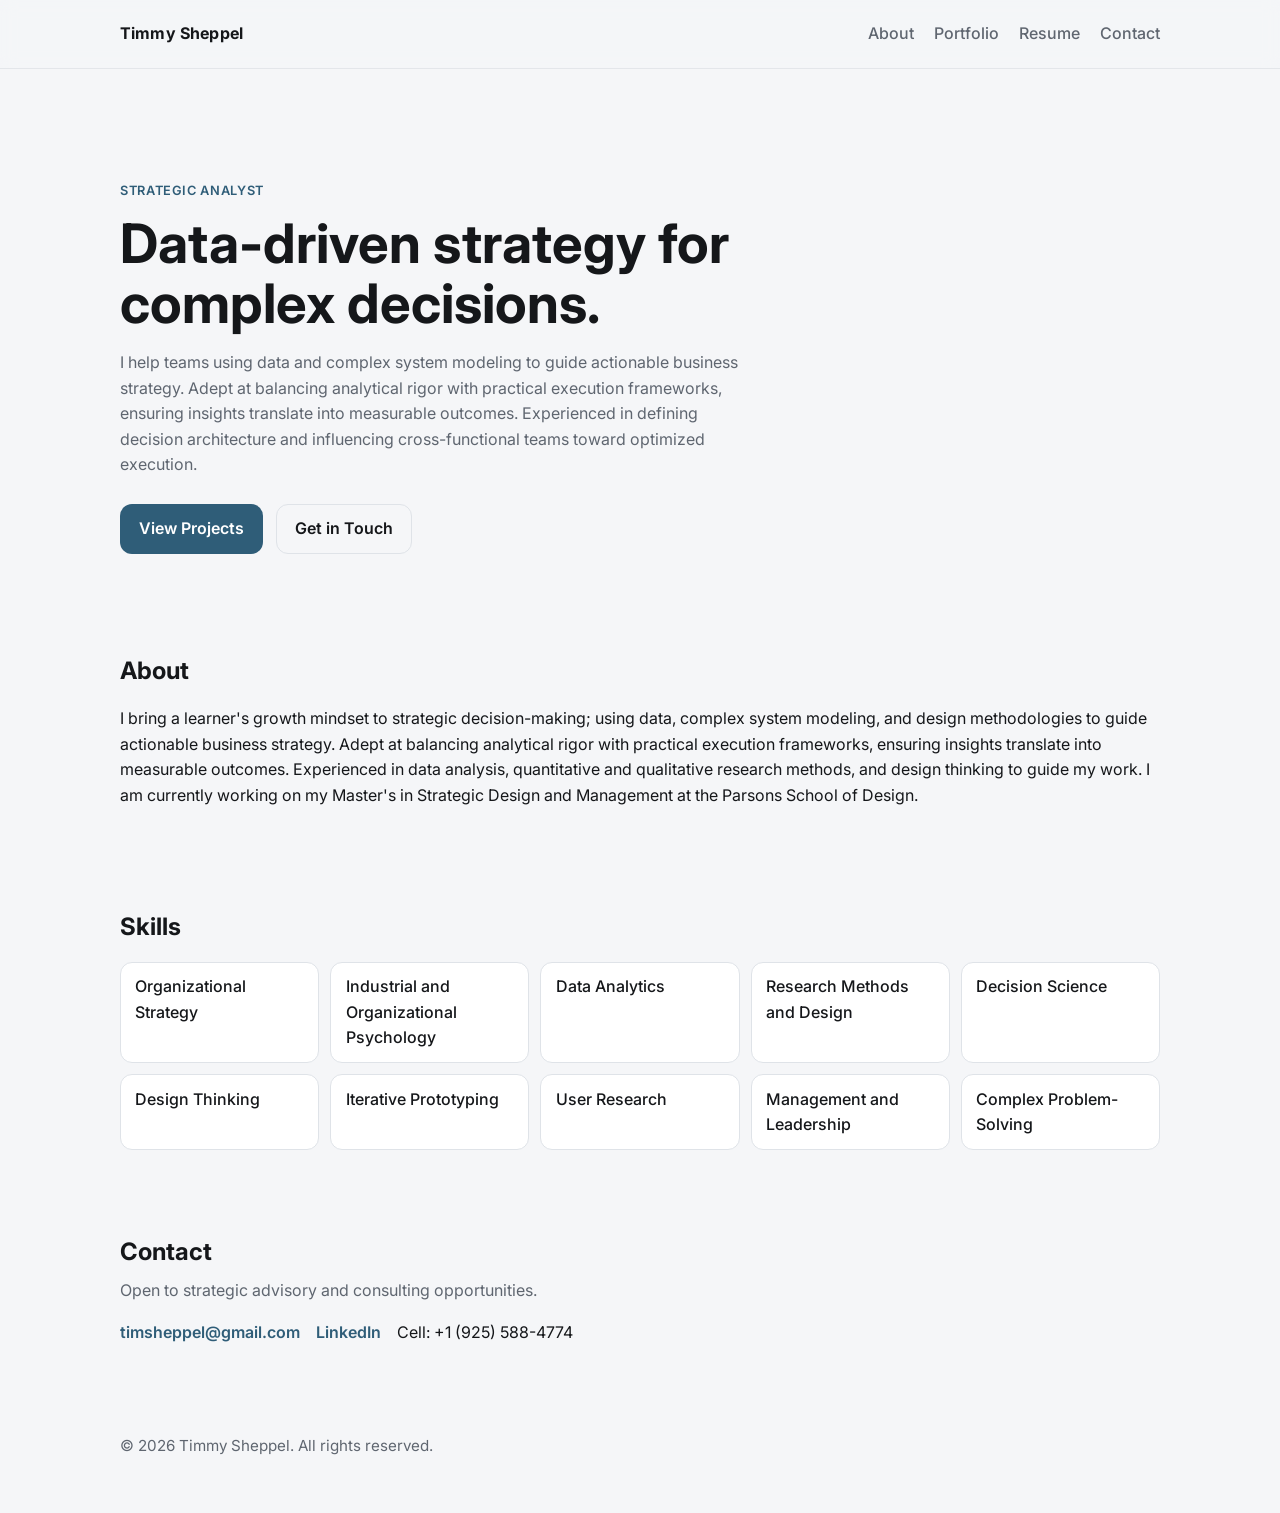
==== index.html @ 1092241d "Initial commit: portfolio site Made-with: Cursor" ====
<!DOCTYPE html>
<html lang="en">
  <head>
    <meta charset="UTF-8" />
    <meta name="viewport" content="width=device-width, initial-scale=1.0" />
    <title>Timmy Sheppel | Strategic Analyst</title>
    <meta
      name="description"
      content="Portfolio of Tim Sheppel, Strategic Analyst focused on innovation, architecture, and modern problem solving."
    />
    <link rel="preconnect" href="https://fonts.googleapis.com" />
    <link rel="preconnect" href="https://fonts.gstatic.com" crossorigin />
    <link
      href="https://fonts.googleapis.com/css2?family=Inter:wght@400;500;600;700&display=swap"
      rel="stylesheet"
    />
    <link rel="stylesheet" href="./styles.css" />
  </head>
  <body>
    <header class="site-header">
      <div class="container nav-wrap">
        <a class="brand" href="#top">Timmy Sheppel</a>
        <button class="nav-toggle" aria-label="Toggle navigation" aria-expanded="false">
          <span></span><span></span><span></span>
        </button>
        <nav class="site-nav">
          <a href="#about">About</a>
          <a href="./portfolio.html">Portfolio</a>
          <a href="./resume.html">Resume</a>
          <a href="#contact">Contact</a>
        </nav>
      </div>
    </header>

    <main id="top">
      <section class="hero container">
        <p class="kicker">Strategic Analyst</p>
        <h1>Data-driven strategy for complex decisions.</h1>
        <p class="hero-copy">
          I help teams using data and complex system modeling to guide actionable business strategy. Adept at balancing analytical rigor with practical execution frameworks, ensuring insights 
          translate into measurable outcomes. Experienced in defining decision architecture and influencing cross-functional teams toward optimized execution.
        </p>
        <div class="hero-actions">
          <a class="btn btn-primary" href="./portfolio.html">View Projects</a>
          <a class="btn btn-ghost" href="#contact">Get in Touch</a>
        </div>
      </section>

      <section class="section container" id="about">
        <div class="section-head">
          <h2>About</h2>
        </div>
        <p>
          I bring a learner's growth mindset to strategic decision-making; using data, complex system modeling, and design methodologies to guide actionable business strategy. 
          Adept at balancing analytical rigor with practical execution frameworks, ensuring insights translate into measurable outcomes. 
          Experienced in data analysis, quantitative and qualitative research methods, and design thinking to guide my work.
          I am currently working on my Master's in Strategic Design and Management at the Parsons School of Design.
        </p>
      </section>

      <section class="section container" id="skills">
        <div class="section-head">
          <h2>Skills</h2>
        </div>
        <ul class="skill-list">
          <li>Organizational Strategy</li>
          <li>Industrial and Organizational Psychology</li>
          <li>Data Analytics</li>
          <li>Research Methods and Design</li>
          <li>Decision Science</li>
          <li>Design Thinking</li>
          <li>Iterative Prototyping</li>
          <li>User Research</li>
          <li>Management and Leadership</li>
          <li>Complex Problem-Solving</li>
        </ul>
      </section>

      <section class="section container" id="contact">
        <div class="section-head">
          <h2>Contact</h2>
          <p>Open to strategic advisory and consulting opportunities.</p>
        </div>
        <div class="contact-links">
          <a href="mailto:timsheppel@gmail.com">timsheppel@gmail.com</a>
          <a href="https://www.linkedin.com/in/timsheppel/" target="_blank" rel="noreferrer">LinkedIn</a>
          Cell: +1 (925) 588-4774
        </div>
      </section>
    </main>

    <footer class="site-footer">
      <div class="container">
        <p>© <span id="year"></span> Timmy Sheppel. All rights reserved.</p>
      </div>
    </footer>

    <script src="./script.js"></script>
  </body>
</html>
---- styles.css ----
:root {
  --bg: #f5f6f8;
  --surface: #ffffff;
  --text: #15171a;
  --muted: #5f6670;
  --line: #dfe3e8;
  --accent: #2f5d78;
  --accent-strong: #1f455c;
  --radius: 14px;
  --shadow: 0 10px 24px rgba(15, 23, 42, 0.07);
}

*,
*::before,
*::after {
  box-sizing: border-box;
}

html {
  scroll-behavior: smooth;
}

body {
  margin: 0;
  font-family: Inter, system-ui, -apple-system, Segoe UI, Roboto, Arial, sans-serif;
  background: var(--bg);
  color: var(--text);
  line-height: 1.6;
}

code {
  font-family: ui-monospace, SFMono-Regular, Menlo, Consolas, monospace;
  font-size: 0.88em;
  background: rgba(15, 23, 42, 0.06);
  padding: 0.12em 0.35em;
  border-radius: 6px;
}

.container {
  width: min(1040px, 92vw);
  margin-inline: auto;
}

.site-header {
  position: sticky;
  top: 0;
  z-index: 20;
  backdrop-filter: blur(8px);
  background: rgba(245, 246, 248, 0.82);
  border-bottom: 1px solid rgba(223, 227, 232, 0.8);
}

.nav-wrap {
  display: flex;
  align-items: center;
  justify-content: space-between;
  min-height: 68px;
}

.brand {
  color: var(--text);
  font-weight: 700;
  letter-spacing: 0.01em;
  text-decoration: none;
}

.site-nav {
  display: flex;
  gap: 1.25rem;
}

.site-nav a {
  color: var(--muted);
  text-decoration: none;
  font-weight: 500;
}

.site-nav a:hover,
.site-nav a:focus-visible {
  color: var(--text);
}

.hero {
  padding: 7rem 0 3.5rem;
}

.kicker {
  margin: 0 0 0.8rem;
  color: var(--accent);
  font-weight: 600;
  letter-spacing: 0.05em;
  text-transform: uppercase;
  font-size: 0.8rem;
}

h1 {
  margin: 0;
  font-size: clamp(2rem, 6vw, 3.4rem);
  line-height: 1.1;
  max-width: 18ch;
}

.hero-copy {
  max-width: 62ch;
  color: var(--muted);
  margin-top: 1rem;
}

.hero-actions {
  display: flex;
  gap: 0.85rem;
  margin-top: 1.6rem;
}

.btn {
  display: inline-block;
  padding: 0.72rem 1.12rem;
  border-radius: 12px;
  text-decoration: none;
  font-weight: 600;
  border: 1px solid transparent;
}

.btn-primary {
  background: var(--accent);
  color: #fff;
}

.btn-primary:hover,
.btn-primary:focus-visible {
  background: var(--accent-strong);
}

.btn-ghost {
  border-color: var(--line);
  color: var(--text);
}

.btn-ghost:hover,
.btn-ghost:focus-visible {
  border-color: #c8ced7;
}

.section {
  padding: 2.6rem 0;
}

.page-intro {
  padding-bottom: 0.8rem;
}

.section-head {
  margin-bottom: 1rem;
}

h2 {
  font-size: 1.5rem;
  margin: 0 0 0.4rem;
}

.section-head p {
  margin: 0;
  color: var(--muted);
}

.grid {
  display: grid;
  gap: 1rem;
}

.cards {
  grid-template-columns: repeat(auto-fit, minmax(220px, 1fr));
}

.current-projects-cards {
  grid-template-columns: repeat(3, minmax(0, 1fr));
}

@media (max-width: 960px) {
  .current-projects-cards {
    grid-template-columns: repeat(2, minmax(0, 1fr));
  }
}

@media (max-width: 560px) {
  .current-projects-cards {
    grid-template-columns: 1fr;
  }
}

.current-projects-presentation {
  margin-top: 1rem;
}

.hai-material-block {
  margin-top: 1.75rem;
}

.hai-material-block:first-of-type {
  margin-top: 1.25rem;
}

.card-span-full {
  grid-column: 1 / -1;
}

.card {
  background: var(--surface);
  border: 1px solid var(--line);
  border-radius: var(--radius);
  padding: 1.1rem;
  box-shadow: var(--shadow);
}

.card h3 {
  margin: 0 0 0.5rem;
  font-size: 1.04rem;
}

.card p {
  margin: 0;
  color: var(--muted);
}

.project-video {
  width: 100%;
  display: block;
  margin: 0 0 0.8rem;
  border-radius: 10px;
  border: 1px solid var(--line);
  background: #000;
}

.project-head {
  text-align: center;
}

.card-lead {
  margin: 0 0 1.25rem;
  color: var(--muted);
  text-align: center;
  max-width: 62ch;
  margin-inline: auto;
}

.analytics-card-top {
  display: grid;
  grid-template-columns: 1fr auto;
  gap: 1rem 1.25rem;
  align-items: center;
}

.analytics-card-preview.project-head {
  text-align: left;
}

.analytics-toggle {
  white-space: nowrap;
}

.analytics-expandable-body:not([hidden]) {
  margin-top: 1rem;
  padding-top: 1rem;
  border-top: 1px solid var(--line);
}

.sr-only {
  position: absolute;
  width: 1px;
  height: 1px;
  padding: 0;
  margin: -1px;
  overflow: hidden;
  clip: rect(0, 0, 0, 0);
  white-space: nowrap;
  border: 0;
}

.personal-project-card {
  position: relative;
  overflow: hidden;
  isolation: isolate;
  min-height: clamp(300px, 42vh, 480px);
}

.personal-project-card::before {
  content: "";
  position: absolute;
  inset: 0;
  border-radius: inherit;
  z-index: 0;
  pointer-events: none;
  background-image:
    linear-gradient(
      to right,
      rgba(255, 255, 255, 1) 0%,
      rgba(255, 255, 255, 0.97) 14%,
      rgba(255, 255, 255, 0.82) 30%,
      rgba(255, 255, 255, 0.45) 52%,
      rgba(255, 255, 255, 0.12) 74%,
      rgba(255, 255, 255, 0) 100%
    ),
    var(--personal-preview);
  background-size: cover, cover;
  background-position: center, 88% center;
  background-repeat: no-repeat;
  transition: opacity 0.35s ease, visibility 0.35s ease;
}

.personal-project-card:has(.analytics-expandable-body:not([hidden]))::before {
  opacity: 0;
  visibility: hidden;
}

.personal-project-card > :not(.sr-only) {
  position: relative;
  z-index: 1;
}

.personal-project-gallery-heading {
  margin-top: 1.75rem;
}

.digital-table-brief {
  margin-top: 1.35rem;
}

.digital-table-brief-heading {
  margin-top: 1.25rem;
}

.digital-table-brief-heading:first-of-type {
  margin-top: 0;
}

.digital-table-brief p {
  margin: 0 0 0.15rem;
  color: var(--muted);
  line-height: 1.55;
  max-width: 65ch;
}

.digital-table-brief p:last-of-type {
  margin-bottom: 0;
}

@media (prefers-reduced-motion: reduce) {
  .personal-project-card::before {
    transition: none;
  }
}

@media (max-width: 520px) {
  .analytics-card-top {
    grid-template-columns: 1fr;
  }

  .analytics-toggle {
    justify-self: stretch;
    text-align: center;
  }
}

.analytics-notebook-list {
  display: grid;
  gap: 1.75rem;
}

.analytics-notebook-title {
  margin: 0 0 0.35rem;
  font-size: 1.08rem;
}

.analytics-notebook-desc {
  margin: 0 0 0.65rem;
  color: var(--muted);
  font-size: 0.95rem;
}

.notebook-carousel {
  border: 1px solid var(--line);
  border-radius: 12px;
  overflow: hidden;
  background: #0f1419;
}

.notebook-carousel-viewport {
  position: relative;
  min-height: 200px;
  max-height: min(72vh, 640px);
  padding: 0;
}

.notebook-carousel-viewport:focus-visible {
  outline: 2px solid var(--accent);
  outline-offset: 2px;
}

.notebook-carousel-scroll {
  overflow: auto;
  max-height: min(72vh, 640px);
  width: 100%;
  min-height: 200px;
  display: flex;
  justify-content: center;
  align-items: flex-start;
  padding: 0.5rem;
  overscroll-behavior: contain;
  -webkit-overflow-scrolling: touch;
}

.notebook-carousel-scroll.is-zoomed {
  cursor: grab;
}

.notebook-carousel-scroll.is-zoomed:active {
  cursor: grabbing;
}

.notebook-carousel-zoom-wrap {
  flex: 0 0 auto;
  line-height: 0;
}

.notebook-slide {
  display: none;
  width: auto;
  height: auto;
  max-width: none;
  max-height: none;
  object-fit: contain;
  vertical-align: top;
  -webkit-user-drag: none;
  user-select: none;
}

.notebook-slide.is-active {
  display: block;
}

.notebook-carousel-zoom-bar {
  background: var(--surface);
  border-top: 1px solid var(--line);
  padding: 0.45rem 0.75rem 0.55rem;
}

.notebook-zoom-hint {
  margin: 0 0 0.4rem;
  font-size: 0.78rem;
  color: var(--muted);
  text-align: center;
  line-height: 1.35;
}

.notebook-zoom-controls {
  display: flex;
  align-items: center;
  justify-content: center;
  flex-wrap: wrap;
  gap: 0.45rem;
}

.notebook-zoom-pct {
  font-size: 0.85rem;
  font-weight: 600;
  min-width: 3.25rem;
  text-align: center;
  color: var(--muted);
  font-variant-numeric: tabular-nums;
}

.notebook-carousel-toolbar {
  display: flex;
  align-items: center;
  justify-content: space-between;
  gap: 0.75rem;
  padding: 0.65rem 0.85rem;
  background: var(--surface);
  border-top: 1px solid var(--line);
}

.notebook-carousel-counter {
  font-size: 0.9rem;
  font-weight: 600;
  color: var(--muted);
  font-variant-numeric: tabular-nums;
}

.notebook-carousel-dots {
  display: flex;
  flex-wrap: wrap;
  justify-content: center;
  gap: 0.35rem;
  padding: 0.5rem 0.75rem 0.75rem;
  background: var(--surface);
  border-top: 1px solid var(--line);
}

.notebook-carousel-dot {
  width: 8px;
  height: 8px;
  padding: 0;
  border: 0;
  border-radius: 50%;
  background: var(--line);
  cursor: pointer;
}

.notebook-carousel-dot:hover,
.notebook-carousel-dot:focus-visible {
  background: #b8c0ca;
}

.notebook-carousel-dot.is-active {
  background: var(--accent);
}

.notebook-carousel-caption {
  margin: 0;
  padding: 0.65rem 0.85rem;
  font-size: 0.95rem;
  line-height: 1.5;
  color: var(--text);
  text-align: center;
  background: var(--surface);
  border-top: 1px solid var(--line);
  min-height: 3.25rem;
}

.notebook-carousel-hint {
  margin: 0;
  padding: 0 0.85rem 0.65rem;
  font-size: 0.8rem;
  color: var(--muted);
  text-align: center;
  background: var(--surface);
}

.resume-actions {
  display: flex;
  flex-wrap: wrap;
  gap: 0.85rem;
  margin-bottom: 1rem;
}

.resume-pdf-wrap {
  width: 100%;
  border: 1px solid var(--line);
  border-radius: var(--radius);
  overflow: hidden;
  box-shadow: var(--shadow);
  background: var(--surface);
}

.resume-pdf {
  width: 100%;
  height: min(85vh, 1100px);
  border: 0;
  display: block;
}

.resume-pdf-fallback {
  margin: 0.75rem 0 0;
  color: var(--muted);
  font-size: 0.95rem;
}

.r-project-section {
  margin-top: 0.25rem;
}

.r-deliverables-stack {
  display: flex;
  flex-direction: column;
  gap: 2rem;
  width: 100%;
}

.r-deliverable {
  width: 100%;
  min-width: 0;
}

.r-preview-heading {
  margin: 0 0 0.5rem;
  font-size: 1rem;
  font-weight: 600;
  color: var(--text);
}

.r-pdf-fullwidth {
  width: 100%;
  max-width: none;
  margin-bottom: 0.65rem;
}

.r-pdf-iframe {
  width: 100%;
  height: min(85vh, 1100px);
}

.html-knit-preview-wrap {
  width: 100%;
  max-width: none;
  border: 1px solid var(--line);
  border-radius: var(--radius);
  overflow: hidden;
  box-shadow: var(--shadow);
  background: var(--surface);
  margin-bottom: 0.65rem;
}

.html-knit-preview-frame {
  width: 100%;
  height: min(75vh, 900px);
  border: 0;
  display: block;
  background: var(--surface);
}

.r-preview-actions {
  display: flex;
  flex-wrap: wrap;
  gap: 0.5rem;
}

.r-preview-fallback {
  margin: 0 0 0.65rem;
  font-size: 0.85rem;
  color: var(--muted);
  line-height: 1.45;
}

.ppt-embed-wrap {
  width: 100%;
  max-width: none;
  border: 1px solid var(--line);
  border-radius: var(--radius);
  overflow: hidden;
  box-shadow: var(--shadow);
  background: var(--surface);
  margin-bottom: 0.65rem;
}

.ppt-preview-frame {
  width: 100%;
  height: min(85vh, 900px);
  border: 0;
  display: block;
  background: var(--surface);
}

.ppt-embed-hint {
  margin: 0 0 1rem;
  font-size: 0.85rem;
  color: var(--muted);
  line-height: 1.45;
}

.skill-list {
  list-style: none;
  margin: 0;
  padding: 0;
  display: grid;
  gap: 0.7rem;
  grid-template-columns: repeat(auto-fit, minmax(190px, 1fr));
}

.skill-list li {
  background: var(--surface);
  border: 1px solid var(--line);
  border-radius: 12px;
  padding: 0.7rem 0.9rem;
  font-weight: 500;
}

.contact-links {
  display: flex;
  flex-wrap: wrap;
  gap: 1rem;
}

.contact-links a {
  text-decoration: none;
  color: var(--accent);
  font-weight: 600;
}

.contact-links a:hover,
.contact-links a:focus-visible {
  color: var(--accent-strong);
}

.site-footer {
  padding: 2rem 0 2.5rem;
  color: var(--muted);
  font-size: 0.95rem;
}

.nav-toggle {
  display: none;
  background: transparent;
  border: 0;
  cursor: pointer;
}

.nav-toggle span {
  display: block;
  width: 22px;
  height: 2px;
  margin: 4px 0;
  background: var(--text);
}

@media (max-width: 740px) {
  .nav-toggle {
    display: inline-block;
  }

  .site-nav {
    position: absolute;
    top: 68px;
    right: 4vw;
    width: min(230px, 88vw);
    flex-direction: column;
    background: #fff;
    border: 1px solid var(--line);
    border-radius: 12px;
    padding: 0.8rem;
    box-shadow: var(--shadow);
    opacity: 0;
    pointer-events: none;
    transform: translateY(-8px);
    transition: opacity 0.2s ease, transform 0.2s ease;
  }

  .site-nav.open {
    opacity: 1;
    pointer-events: auto;
    transform: translateY(0);
  }

  .hero {
    padding-top: 5.2rem;
  }
}
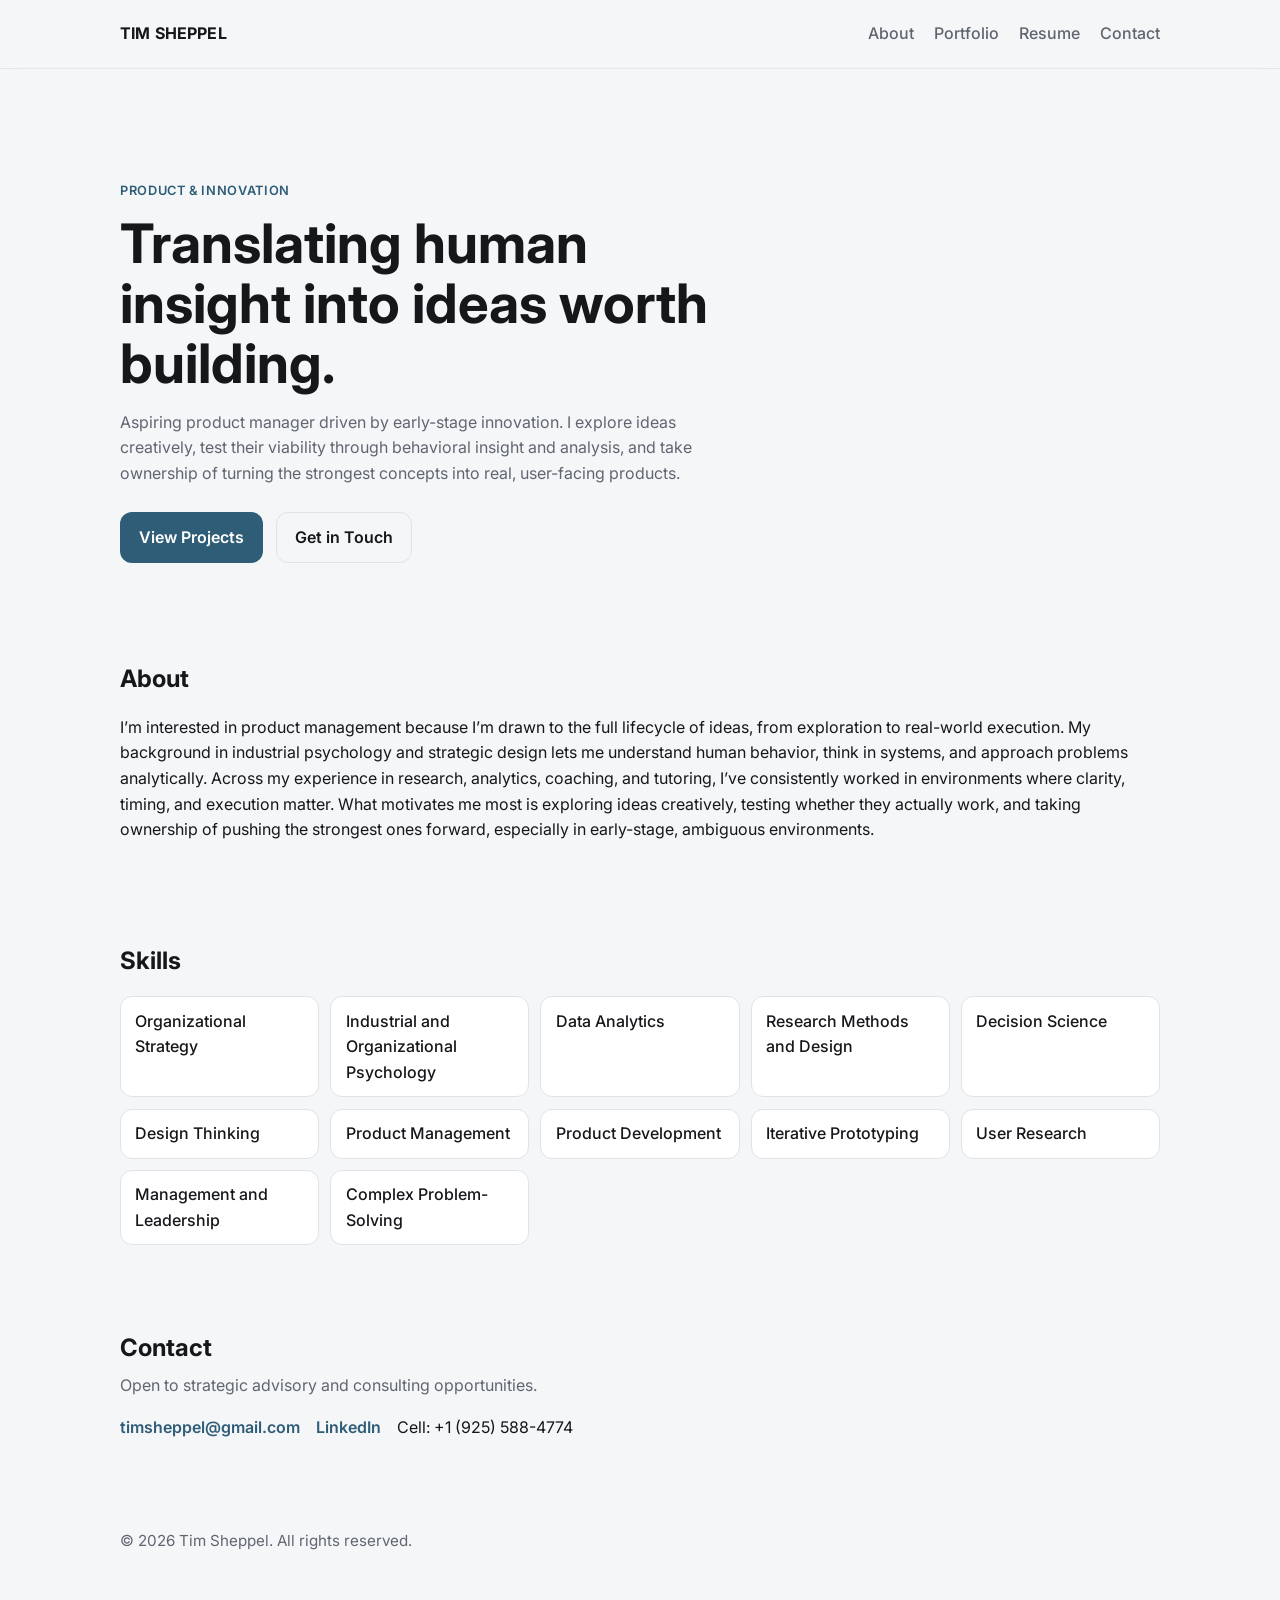
==== commit f09df792: "Update branding and home page copy for product and innovation focus Co-authored-by: Cursor <cursorag" ====
--- a/index.html
+++ b/index.html
@@ -3,10 +3,10 @@
   <head>
     <meta charset="UTF-8" />
     <meta name="viewport" content="width=device-width, initial-scale=1.0" />
-    <title>Timmy Sheppel | Strategic Analyst</title>
+    <title>Tim Sheppel | Product & Innovation</title>
     <meta
       name="description"
-      content="Portfolio of Tim Sheppel, Strategic Analyst focused on innovation, architecture, and modern problem solving."
+      content="Portfolio of Tim Sheppel, Product & Innovation focused on modern problem solving."
     />
     <link rel="preconnect" href="https://fonts.googleapis.com" />
     <link rel="preconnect" href="https://fonts.gstatic.com" crossorigin />
@@ -19,7 +19,7 @@
   <body>
     <header class="site-header">
       <div class="container nav-wrap">
-        <a class="brand" href="#top">Timmy Sheppel</a>
+        <a class="brand" href="#top">TIM SHEPPEL</a>
         <button class="nav-toggle" aria-label="Toggle navigation" aria-expanded="false">
           <span></span><span></span><span></span>
         </button>
@@ -34,11 +34,12 @@
 
     <main id="top">
       <section class="hero container">
-        <p class="kicker">Strategic Analyst</p>
-        <h1>Data-driven strategy for complex decisions.</h1>
+        <p class="kicker">Product & Innovation</p>
+        <h1>Translating human insight into ideas worth building.</h1>
         <p class="hero-copy">
-          I help teams using data and complex system modeling to guide actionable business strategy. Adept at balancing analytical rigor with practical execution frameworks, ensuring insights 
-          translate into measurable outcomes. Experienced in defining decision architecture and influencing cross-functional teams toward optimized execution.
+          Aspiring product manager driven by early-stage innovation. I explore ideas creatively, 
+          test their viability through behavioral insight and analysis, 
+          and take ownership of turning the strongest concepts into real, user-facing products.
         </p>
         <div class="hero-actions">
           <a class="btn btn-primary" href="./portfolio.html">View Projects</a>
@@ -51,10 +52,11 @@
           <h2>About</h2>
         </div>
         <p>
-          I bring a learner's growth mindset to strategic decision-making; using data, complex system modeling, and design methodologies to guide actionable business strategy. 
-          Adept at balancing analytical rigor with practical execution frameworks, ensuring insights translate into measurable outcomes. 
-          Experienced in data analysis, quantitative and qualitative research methods, and design thinking to guide my work.
-          I am currently working on my Master's in Strategic Design and Management at the Parsons School of Design.
+          I’m interested in product management because I’m drawn to the full lifecycle of ideas, from exploration to real-world execution. 
+          My background in industrial psychology and strategic design lets me understand human behavior, think in systems, and approach problems analytically.
+
+          Across my experience in research, analytics, coaching, and tutoring, I’ve consistently worked in environments where clarity, timing, and execution matter. 
+          What motivates me most is exploring ideas creatively, testing whether they actually work, and taking ownership of pushing the strongest ones forward, especially in early-stage, ambiguous environments.
         </p>
       </section>
 
@@ -69,6 +71,8 @@
           <li>Research Methods and Design</li>
           <li>Decision Science</li>
           <li>Design Thinking</li>
+          <li>Product Management</li>
+          <li>Product Development</li>
           <li>Iterative Prototyping</li>
           <li>User Research</li>
           <li>Management and Leadership</li>
@@ -91,7 +95,7 @@
 
     <footer class="site-footer">
       <div class="container">
-        <p>© <span id="year"></span> Timmy Sheppel. All rights reserved.</p>
+        <p>© <span id="year"></span> Tim Sheppel. All rights reserved.</p>
       </div>
     </footer>
 
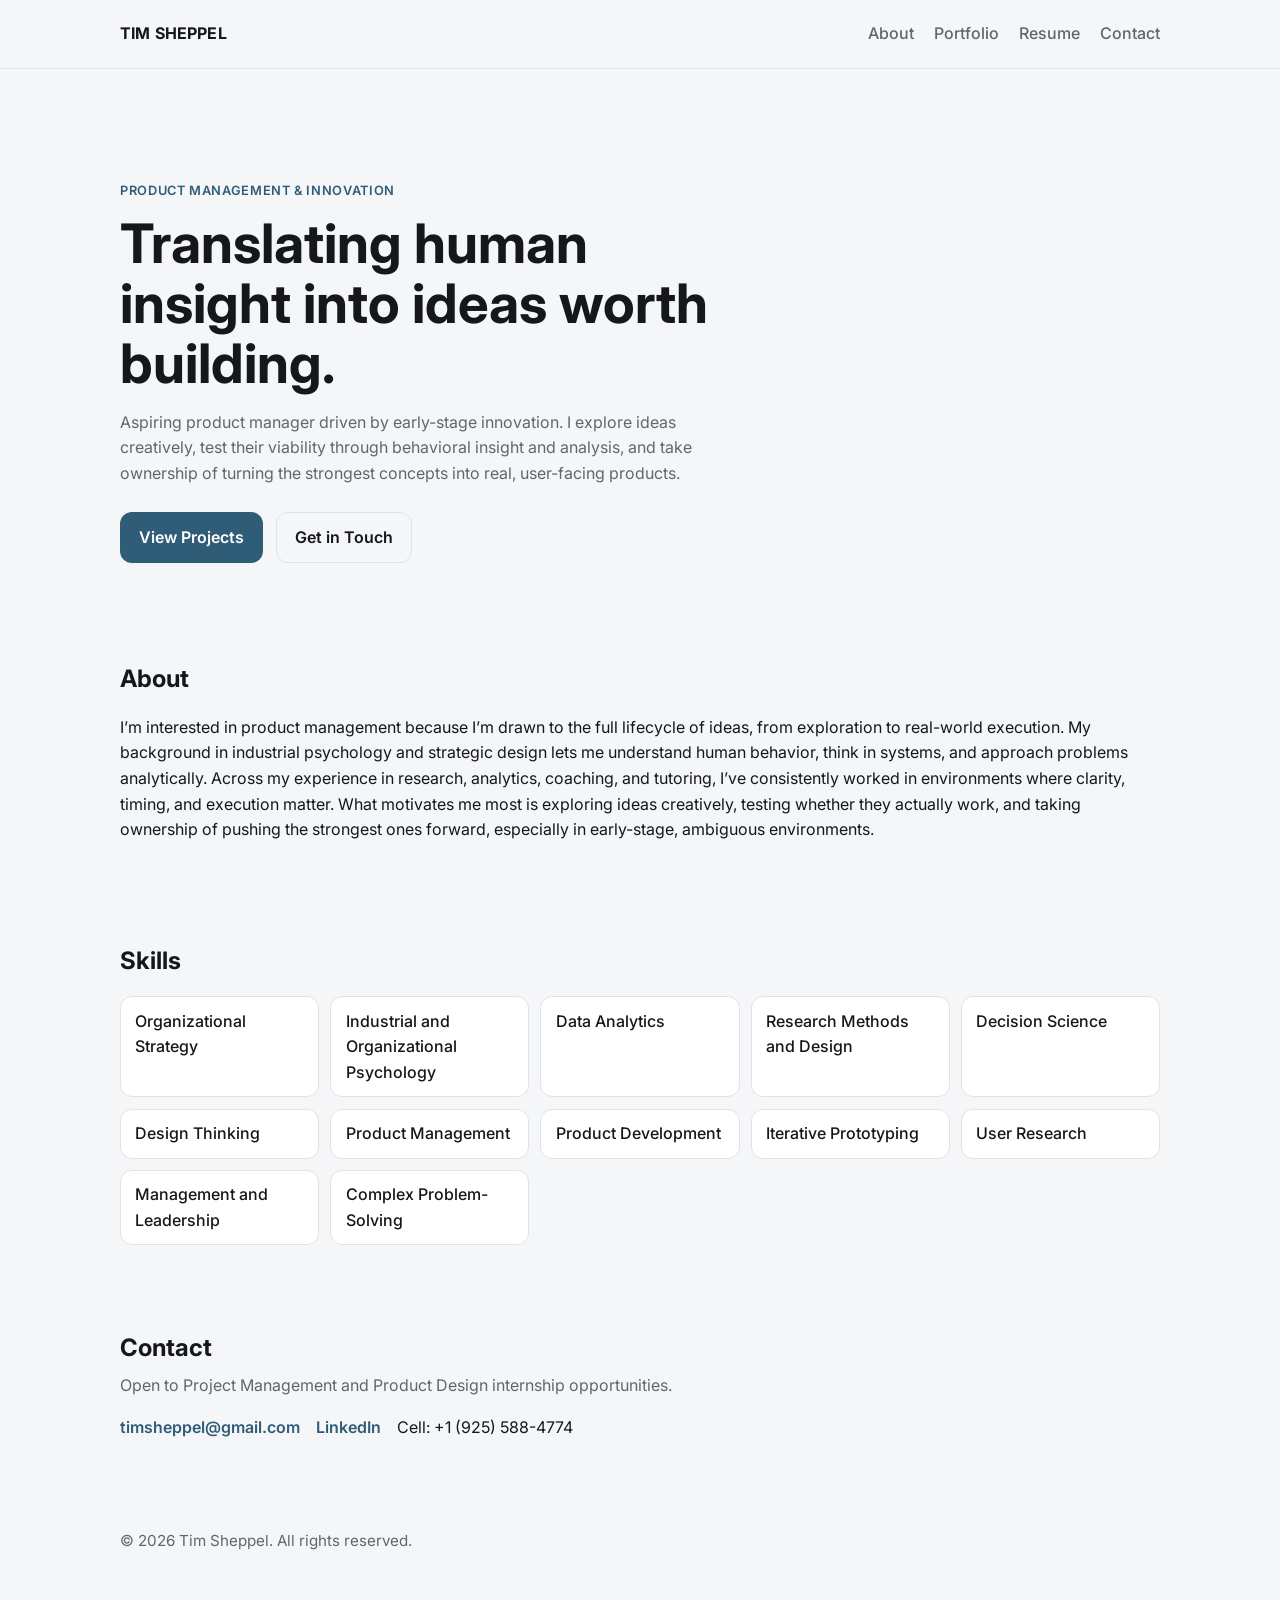
==== commit 3641bda9: "Refine home page title, kicker, and contact copy for PM internships Co-authored-by: Cursor <cursorag" ====
--- a/index.html
+++ b/index.html
@@ -3,10 +3,10 @@
   <head>
     <meta charset="UTF-8" />
     <meta name="viewport" content="width=device-width, initial-scale=1.0" />
-    <title>Tim Sheppel | Product & Innovation</title>
+    <title>Tim Sheppel | Product Management & Innovation</title>
     <meta
       name="description"
-      content="Portfolio of Tim Sheppel, Product & Innovation focused on modern problem solving."
+      content="Portfolio of Tim Sheppel, Product Management & Innovation focused on modern problem solving."
     />
     <link rel="preconnect" href="https://fonts.googleapis.com" />
     <link rel="preconnect" href="https://fonts.gstatic.com" crossorigin />
@@ -34,7 +34,7 @@
 
     <main id="top">
       <section class="hero container">
-        <p class="kicker">Product & Innovation</p>
+        <p class="kicker">Product Management & Innovation</p>
         <h1>Translating human insight into ideas worth building.</h1>
         <p class="hero-copy">
           Aspiring product manager driven by early-stage innovation. I explore ideas creatively, 
@@ -83,7 +83,7 @@
       <section class="section container" id="contact">
         <div class="section-head">
           <h2>Contact</h2>
-          <p>Open to strategic advisory and consulting opportunities.</p>
+          <p>Open to Project Management and Product Design internship opportunities.</p>
         </div>
         <div class="contact-links">
           <a href="mailto:timsheppel@gmail.com">timsheppel@gmail.com</a>
